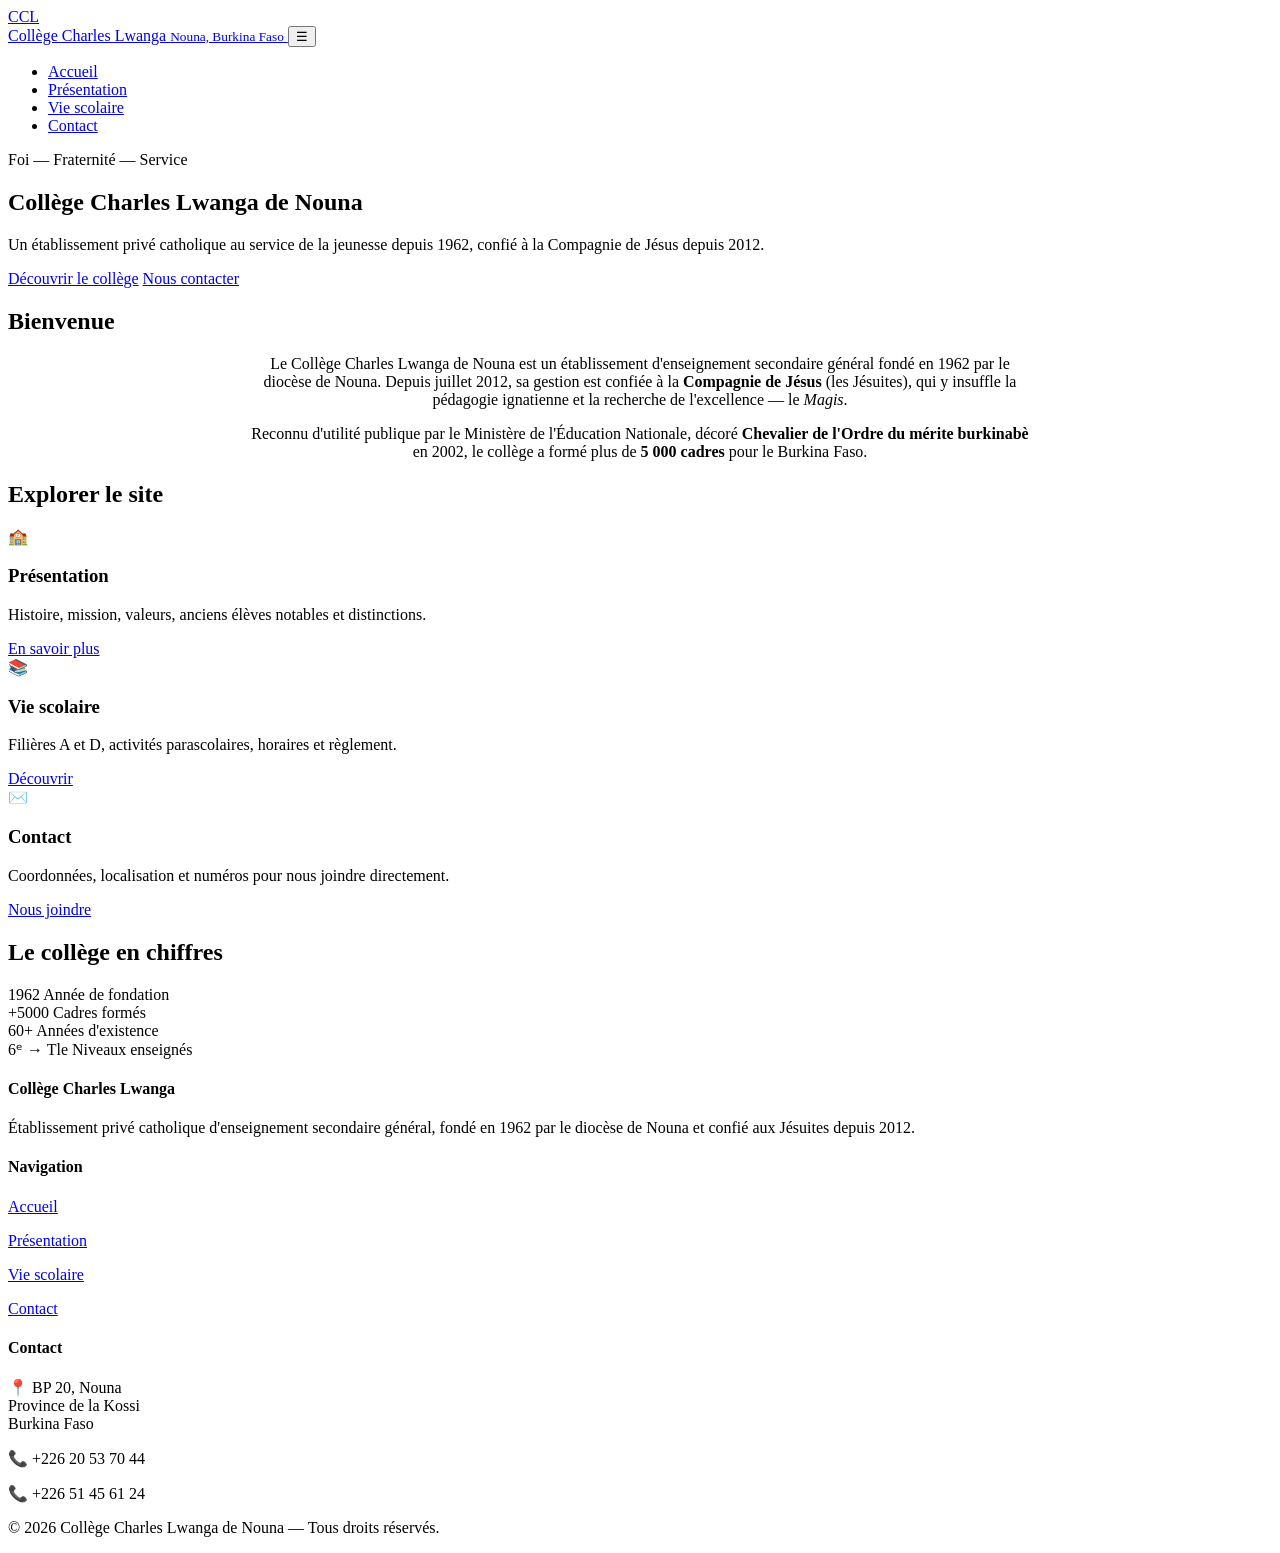
==== index.html @ beebb8eb "Add files via upload" ====
<!DOCTYPE html>
<html lang="fr">
<head>
    <meta charset="UTF-8">
    <meta name="viewport" content="width=device-width, initial-scale=1.0">
    <meta name="description" content="Site officiel du Collège Charles Lwanga de Nouna, Burkina Faso. Établissement privé catholique d'enseignement secondaire général fondé en 1962, géré par les Jésuites depuis 2012.">
    <title>Accueil - Collège Charles Lwanga de Nouna</title>

    <!-- Polices Google Fonts -->
    <link rel="preconnect" href="https://fonts.googleapis.com">
    <link rel="preconnect" href="https://fonts.gstatic.com" crossorigin>
    <link href="https://fonts.googleapis.com/css2?family=Inter:wght@400;500;600&family=Poppins:wght@600;700&display=swap" rel="stylesheet">

    <!-- Feuille de style -->
    <link rel="stylesheet" href="style.css">
</head>
<body>

    <!-- ============================================
         EN-TÊTE / NAVIGATION
         ============================================ -->
    <header>
        <nav class="navbar">
            <a href="index.html" class="logo">
                <div class="logo-badge">CCL</div>
                <span>
                    Collège Charles Lwanga
                    <small>Nouna, Burkina Faso</small>
                </span>
            </a>

            <button class="menu-toggle" aria-label="Ouvrir le menu">☰</button>

            <ul class="nav-menu">
                <li><a href="index.html">Accueil</a></li>
                <li><a href="presentation.html">Présentation</a></li>
                <li><a href="vie-scolaire.html">Vie scolaire</a></li>
                <li><a href="contact.html">Contact</a></li>
            </ul>
        </nav>
    </header>

    <!-- ============================================
         BANNIÈRE (HERO)
         ============================================ -->
    <section class="hero">
        <span class="devise">Foi — Fraternité — Service</span>
        <h1>Collège Charles Lwanga de Nouna</h1>
        <p>Un établissement privé catholique au service de la jeunesse depuis 1962, confié à la Compagnie de Jésus depuis 2012.</p>
        <div class="hero-buttons">
            <a href="presentation.html" class="btn btn-primary">Découvrir le collège</a>
            <a href="contact.html" class="btn btn-outline">Nous contacter</a>
        </div>
    </section>

    <!-- ============================================
         CONTENU PRINCIPAL
         ============================================ -->
    <main>

        <!-- Section Bienvenue -->
        <section id="bienvenue">
            <div class="section-title">
                <h2>Bienvenue</h2>
            </div>
            <p style="text-align: center; max-width: 780px; margin: 0 auto 1rem;">
                Le Collège Charles Lwanga de Nouna est un établissement
                d'enseignement secondaire général fondé en 1962 par le diocèse de Nouna.
                Depuis juillet 2012, sa gestion est confiée à la <strong>Compagnie de Jésus</strong>
                (les Jésuites), qui y insuffle la pédagogie ignatienne et la recherche de
                l'excellence — le <em>Magis</em>.
            </p>
            <p style="text-align: center; max-width: 780px; margin: 0 auto;">
                Reconnu d'utilité publique par le Ministère de l'Éducation Nationale,
                décoré <strong>Chevalier de l'Ordre du mérite burkinabè</strong> en 2002,
                le collège a formé plus de <strong>5 000 cadres</strong> pour le Burkina Faso.
            </p>
        </section>

        <!-- Section Cartes -->
        <section id="explorer">
            <div class="section-title">
                <h2>Explorer le site</h2>
            </div>
            <div class="cards">

                <div class="card">
                    <div class="card-icon">🏫</div>
                    <h3>Présentation</h3>
                    <p>Histoire, mission, valeurs, anciens élèves notables et distinctions.</p>
                    <a href="presentation.html" class="btn btn-primary" style="margin-top: 0.5rem;">En savoir plus</a>
                </div>

                <div class="card">
                    <div class="card-icon">📚</div>
                    <h3>Vie scolaire</h3>
                    <p>Filières A et D, activités parascolaires, horaires et règlement.</p>
                    <a href="vie-scolaire.html" class="btn btn-primary" style="margin-top: 0.5rem;">Découvrir</a>
                </div>

                <div class="card">
                    <div class="card-icon">✉️</div>
                    <h3>Contact</h3>
                    <p>Coordonnées, localisation et numéros pour nous joindre directement.</p>
                    <a href="contact.html" class="btn btn-primary" style="margin-top: 0.5rem;">Nous joindre</a>
                </div>

            </div>
        </section>

        <!-- Section Chiffres clés -->
        <section id="chiffres">
            <div class="section-title">
                <h2>Le collège en chiffres</h2>
            </div>
            <div class="stats">
                <div class="stat">
                    <span class="stat-number">1962</span>
                    <span class="stat-label">Année de fondation</span>
                </div>
                <div class="stat">
                    <span class="stat-number">+5000</span>
                    <span class="stat-label">Cadres formés</span>
                </div>
                <div class="stat">
                    <span class="stat-number">60+</span>
                    <span class="stat-label">Années d'existence</span>
                </div>
                <div class="stat">
                    <span class="stat-number">6ᵉ → Tle</span>
                    <span class="stat-label">Niveaux enseignés</span>
                </div>
            </div>
        </section>

    </main>

    <!-- ============================================
         PIED DE PAGE
         ============================================ -->
    <footer>
        <div class="footer-content">

            <div>
                <h4>Collège Charles Lwanga</h4>
                <p>Établissement privé catholique d'enseignement secondaire général, fondé en 1962 par le diocèse de Nouna et confié aux Jésuites depuis 2012.</p>
            </div>

            <div>
                <h4>Navigation</h4>
                <p><a href="index.html">Accueil</a></p>
                <p><a href="presentation.html">Présentation</a></p>
                <p><a href="vie-scolaire.html">Vie scolaire</a></p>
                <p><a href="contact.html">Contact</a></p>
            </div>

            <div>
                <h4>Contact</h4>
                <p>📍 BP 20, Nouna<br>Province de la Kossi<br>Burkina Faso</p>
                <p>📞 +226 20 53 70 44</p>
                <p>📞 +226 51 45 61 24</p>
            </div>

        </div>

        <div class="footer-bottom">
            <p>&copy; <span id="annee">2026</span> Collège Charles Lwanga de Nouna — Tous droits réservés.</p>
        </div>
    </footer>

    <!-- Script principal -->
    <script src="script.js"></script>

</body>
</html>
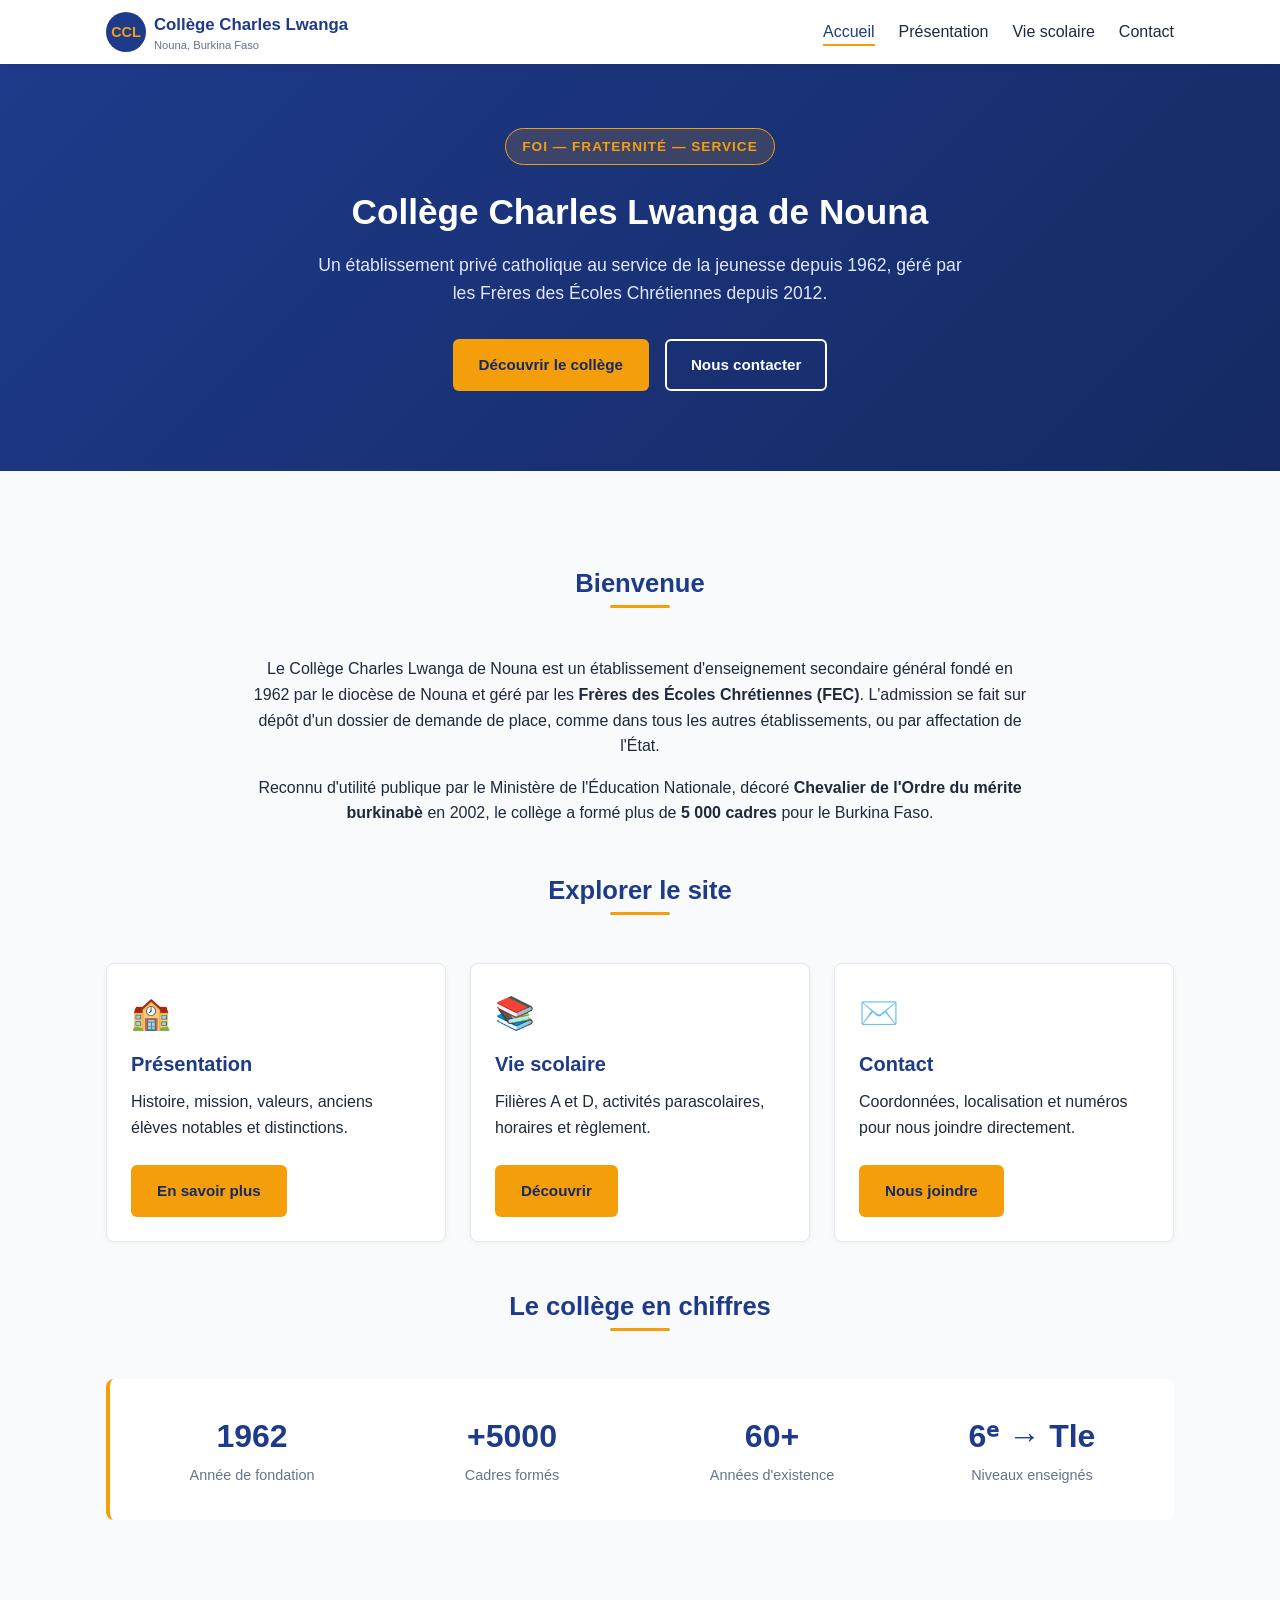
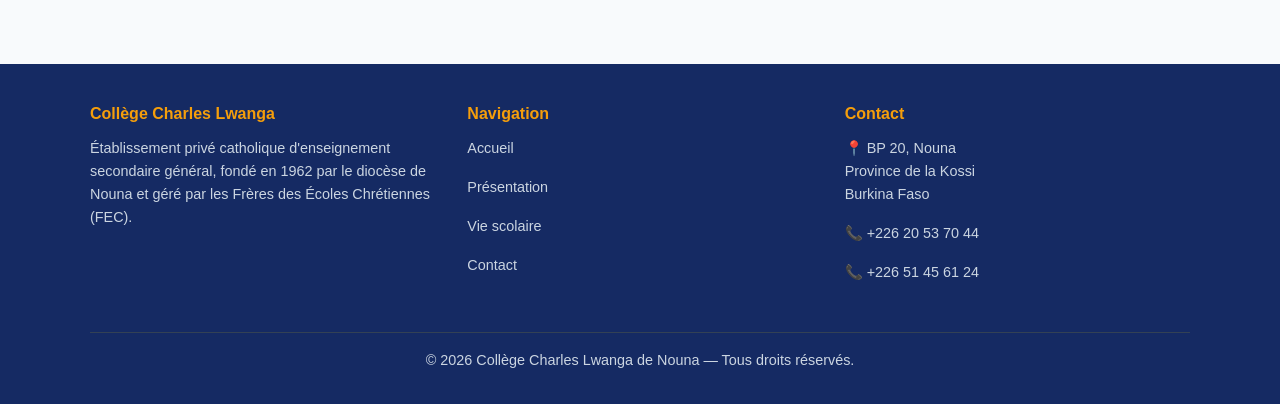
==== commit 788f270f: "Update management references in index.html" ====
--- a/index.html
+++ b/index.html
@@ -3,7 +3,7 @@
 <head>
     <meta charset="UTF-8">
     <meta name="viewport" content="width=device-width, initial-scale=1.0">
-    <meta name="description" content="Site officiel du Collège Charles Lwanga de Nouna, Burkina Faso. Établissement privé catholique d'enseignement secondaire général fondé en 1962, géré par les Jésuites depuis 2012.">
+    <meta name="description" content="Site officiel du Collège Charles Lwanga de Nouna, Burkina Faso. Établissement privé catholique d'enseignement secondaire général fondé en 1962, géré par les Frères des Écoles Chrétiennes (FEC) depuis 2012.">
     <title>Accueil - Collège Charles Lwanga de Nouna</title>
 
     <!-- Polices Google Fonts -->
@@ -46,7 +46,7 @@
     <section class="hero">
         <span class="devise">Foi — Fraternité — Service</span>
         <h1>Collège Charles Lwanga de Nouna</h1>
-        <p>Un établissement privé catholique au service de la jeunesse depuis 1962, confié à la Compagnie de Jésus depuis 2012.</p>
+        <p>Un établissement privé catholique au service de la jeunesse depuis 1962, géré par les Frères des Écoles Chrétiennes depuis 2012.</p>
         <div class="hero-buttons">
             <a href="presentation.html" class="btn btn-primary">Découvrir le collège</a>
             <a href="contact.html" class="btn btn-outline">Nous contacter</a>
@@ -65,10 +65,10 @@
             </div>
             <p style="text-align: center; max-width: 780px; margin: 0 auto 1rem;">
                 Le Collège Charles Lwanga de Nouna est un établissement
-                d'enseignement secondaire général fondé en 1962 par le diocèse de Nouna.
-                Depuis juillet 2012, sa gestion est confiée à la <strong>Compagnie de Jésus</strong>
-                (les Jésuites), qui y insuffle la pédagogie ignatienne et la recherche de
-                l'excellence — le <em>Magis</em>.
+                d'enseignement secondaire général fondé en 1962 par le diocèse de Nouna
+                et géré par les <strong>Frères des Écoles Chrétiennes (FEC)</strong>.
+                L'admission se fait sur dépôt d'un dossier de demande de place,
+                comme dans tous les autres établissements, ou par affectation de l'État.
             </p>
             <p style="text-align: center; max-width: 780px; margin: 0 auto;">
                 Reconnu d'utilité publique par le Ministère de l'Éducation Nationale,
@@ -143,7 +143,7 @@
 
             <div>
                 <h4>Collège Charles Lwanga</h4>
-                <p>Établissement privé catholique d'enseignement secondaire général, fondé en 1962 par le diocèse de Nouna et confié aux Jésuites depuis 2012.</p>
+                <p>Établissement privé catholique d'enseignement secondaire général, fondé en 1962 par le diocèse de Nouna et géré par les Frères des Écoles Chrétiennes (FEC).</p>
             </div>
 
             <div>
@@ -172,4 +172,4 @@
     <script src="script.js"></script>
 
 </body>
-</html>+</html>            
--- a/style.css
+++ b/style.css
@@ -0,0 +1,569 @@
+/* ============================================
+   COLLÈGE CHARLES LWANGA - NOUNA
+   Feuille de style principale
+   ============================================ */
+
+/* ---------- Variables ---------- */
+:root {
+    --bleu: #1e3a8a;
+    --bleu-fonce: #152a63;
+    --or: #f59e0b;
+    --or-fonce: #d97706;
+    --fond: #f8fafc;
+    --blanc: #ffffff;
+    --texte: #1e293b;
+    --gris: #64748b;
+    --bordure: #e2e8f0;
+}
+
+/* ---------- Reset ---------- */
+* {
+    margin: 0;
+    padding: 0;
+    box-sizing: border-box;
+}
+
+html {
+    scroll-behavior: smooth;
+}
+
+body {
+    font-family: 'Inter', Arial, sans-serif;
+    background-color: var(--fond);
+    color: var(--texte);
+    line-height: 1.6;
+    font-size: 16px;
+}
+
+img {
+    max-width: 100%;
+    display: block;
+}
+
+a {
+    color: var(--bleu);
+    text-decoration: none;
+}
+
+/* ---------- Typographie ---------- */
+h1, h2, h3, h4 {
+    font-family: 'Poppins', Arial, sans-serif;
+    color: var(--bleu);
+    line-height: 1.3;
+    margin-bottom: 1rem;
+}
+
+h1 { font-size: 2rem; }
+h2 { font-size: 1.6rem; }
+h3 { font-size: 1.25rem; }
+
+p {
+    margin-bottom: 1rem;
+}
+
+/* ---------- Header / Navigation ---------- */
+header {
+    background-color: var(--blanc);
+    box-shadow: 0 2px 8px rgba(0, 0, 0, 0.06);
+    position: sticky;
+    top: 0;
+    z-index: 100;
+}
+
+.navbar {
+    max-width: 1100px;
+    margin: 0 auto;
+    padding: 0.75rem 1rem;
+    display: flex;
+    justify-content: space-between;
+    align-items: center;
+}
+
+.logo {
+    display: flex;
+    align-items: center;
+    gap: 0.5rem;
+    font-family: 'Poppins', sans-serif;
+    font-weight: 700;
+    color: var(--bleu);
+    font-size: 1.05rem;
+}
+
+.logo-badge {
+    background-color: var(--bleu);
+    color: var(--or);
+    width: 40px;
+    height: 40px;
+    border-radius: 50%;
+    display: flex;
+    align-items: center;
+    justify-content: center;
+    font-weight: 700;
+    font-size: 0.9rem;
+    flex-shrink: 0;
+}
+
+.logo span small {
+    display: block;
+    font-size: 0.7rem;
+    font-weight: 400;
+    color: var(--gris);
+    line-height: 1.2;
+}
+
+/* Menu */
+.nav-menu {
+    list-style: none;
+    display: flex;
+    gap: 1.5rem;
+}
+
+.nav-menu a {
+    color: var(--texte);
+    font-weight: 500;
+    padding: 0.25rem 0;
+    border-bottom: 2px solid transparent;
+    transition: all 0.2s;
+}
+
+.nav-menu a:hover,
+.nav-menu a.active {
+    color: var(--bleu);
+    border-bottom-color: var(--or);
+}
+
+/* Bouton hamburger (mobile) */
+.menu-toggle {
+    display: none;
+    background: none;
+    border: none;
+    font-size: 1.6rem;
+    color: var(--bleu);
+    cursor: pointer;
+    padding: 0.25rem 0.5rem;
+}
+
+/* ---------- Hero (bannière) ---------- */
+.hero {
+    background: linear-gradient(135deg, var(--bleu) 0%, var(--bleu-fonce) 100%);
+    color: var(--blanc);
+    text-align: center;
+    padding: 4rem 1rem 5rem;
+}
+
+.hero h1 {
+    color: var(--blanc);
+    font-size: 2.2rem;
+    margin-bottom: 1rem;
+}
+
+.hero p {
+    font-size: 1.1rem;
+    max-width: 650px;
+    margin: 0 auto 2rem;
+    color: #e0e7ff;
+}
+
+.hero .devise {
+    display: inline-block;
+    margin-bottom: 1.5rem;
+    padding: 0.4rem 1rem;
+    background-color: rgba(245, 158, 11, 0.15);
+    border: 1px solid var(--or);
+    border-radius: 20px;
+    color: var(--or);
+    font-family: 'Poppins', sans-serif;
+    font-size: 0.85rem;
+    letter-spacing: 1px;
+    text-transform: uppercase;
+    font-weight: 600;
+}
+
+.hero-buttons {
+    display: flex;
+    gap: 1rem;
+    justify-content: center;
+    flex-wrap: wrap;
+}
+
+/* ---------- Boutons ---------- */
+.btn {
+    display: inline-block;
+    padding: 0.75rem 1.5rem;
+    border-radius: 6px;
+    font-weight: 600;
+    font-family: 'Poppins', sans-serif;
+    font-size: 0.95rem;
+    cursor: pointer;
+    transition: all 0.2s;
+    border: 2px solid transparent;
+    text-align: center;
+}
+
+.btn-primary {
+    background-color: var(--or);
+    color: var(--bleu-fonce);
+}
+
+.btn-primary:hover {
+    background-color: var(--or-fonce);
+    transform: translateY(-2px);
+}
+
+.btn-outline {
+    background-color: transparent;
+    color: var(--blanc);
+    border-color: var(--blanc);
+}
+
+.btn-outline:hover {
+    background-color: var(--blanc);
+    color: var(--bleu);
+}
+
+/* ---------- Mise en page générale ---------- */
+main {
+    max-width: 1100px;
+    margin: 0 auto;
+    padding: 3rem 1rem;
+}
+
+section {
+    margin-bottom: 3rem;
+}
+
+.section-title {
+    text-align: center;
+    margin-bottom: 2rem;
+}
+
+.section-title h2 {
+    display: inline-block;
+    position: relative;
+    padding-bottom: 0.5rem;
+}
+
+.section-title h2::after {
+    content: '';
+    position: absolute;
+    bottom: 0;
+    left: 50%;
+    transform: translateX(-50%);
+    width: 60px;
+    height: 3px;
+    background-color: var(--or);
+    border-radius: 2px;
+}
+
+/* ---------- Cartes ---------- */
+.cards {
+    display: grid;
+    grid-template-columns: repeat(auto-fit, minmax(260px, 1fr));
+    gap: 1.5rem;
+}
+
+.card {
+    background-color: var(--blanc);
+    padding: 1.5rem;
+    border-radius: 8px;
+    border: 1px solid var(--bordure);
+    box-shadow: 0 2px 6px rgba(0, 0, 0, 0.04);
+    transition: all 0.25s;
+}
+
+.card:hover {
+    transform: translateY(-4px);
+    box-shadow: 0 6px 20px rgba(30, 58, 138, 0.1);
+    border-color: var(--or);
+}
+
+.card h3 {
+    color: var(--bleu);
+    margin-bottom: 0.75rem;
+}
+
+.card-icon {
+    font-size: 2rem;
+    margin-bottom: 0.75rem;
+}
+
+/* ---------- Chiffres clés ---------- */
+.stats {
+    display: grid;
+    grid-template-columns: repeat(auto-fit, minmax(150px, 1fr));
+    gap: 1.5rem;
+    background-color: var(--blanc);
+    padding: 2rem 1.5rem;
+    border-radius: 8px;
+    border-left: 4px solid var(--or);
+}
+
+.stat {
+    text-align: center;
+}
+
+.stat-number {
+    font-family: 'Poppins', sans-serif;
+    font-size: 2rem;
+    font-weight: 700;
+    color: var(--bleu);
+    display: block;
+}
+
+.stat-label {
+    font-size: 0.9rem;
+    color: var(--gris);
+}
+
+/* ---------- Citation ---------- */
+.quote {
+    background-color: var(--blanc);
+    padding: 2rem;
+    border-left: 4px solid var(--or);
+    border-radius: 6px;
+    font-style: italic;
+    color: var(--texte);
+}
+
+.quote-author {
+    display: block;
+    margin-top: 1rem;
+    font-style: normal;
+    font-weight: 600;
+    color: var(--bleu);
+    font-size: 0.95rem;
+}
+
+/* ---------- Listes ---------- */
+ul.liste {
+    list-style: none;
+    padding-left: 0;
+}
+
+ul.liste li {
+    padding: 0.5rem 0 0.5rem 1.75rem;
+    position: relative;
+}
+
+ul.liste li::before {
+    content: '✓';
+    position: absolute;
+    left: 0;
+    color: var(--or);
+    font-weight: 700;
+}
+
+/* ---------- Tableau (horaires) ---------- */
+table {
+    width: 100%;
+    border-collapse: collapse;
+    background-color: var(--blanc);
+    border-radius: 8px;
+    overflow: hidden;
+    box-shadow: 0 2px 6px rgba(0, 0, 0, 0.04);
+}
+
+th, td {
+    padding: 0.75rem 1rem;
+    text-align: left;
+    border-bottom: 1px solid var(--bordure);
+}
+
+th {
+    background-color: var(--bleu);
+    color: var(--blanc);
+    font-family: 'Poppins', sans-serif;
+    font-weight: 600;
+}
+
+tr:last-child td {
+    border-bottom: none;
+}
+
+/* ---------- Contact ---------- */
+.contact-grid {
+    display: grid;
+    grid-template-columns: 1fr 1fr;
+    gap: 2rem;
+    align-items: start;
+}
+
+.contact-info p {
+    margin-bottom: 0.75rem;
+}
+
+.contact-info strong {
+    color: var(--bleu);
+    display: inline-block;
+    min-width: 100px;
+}
+
+/* Encadré "Appelez-nous" */
+.call-box {
+    background-color: var(--blanc);
+    border-left: 5px solid var(--or);
+    border-radius: 8px;
+    padding: 1.75rem 1.5rem;
+    box-shadow: 0 4px 14px rgba(30, 58, 138, 0.08);
+}
+
+.call-box h3 {
+    margin-bottom: 1rem;
+    display: flex;
+    align-items: center;
+    gap: 0.5rem;
+}
+
+.call-number {
+    display: flex;
+    align-items: center;
+    gap: 0.75rem;
+    padding: 1rem;
+    background-color: var(--fond);
+    border-radius: 6px;
+    margin-bottom: 0.75rem;
+    font-family: 'Poppins', sans-serif;
+    font-size: 1.15rem;
+    font-weight: 600;
+    color: var(--bleu);
+    transition: all 0.2s;
+}
+
+.call-number:hover {
+    background-color: var(--bleu);
+    color: var(--blanc);
+}
+
+.call-number .icon {
+    font-size: 1.4rem;
+}
+
+.call-box .note {
+    margin-top: 1rem;
+    font-size: 0.9rem;
+    color: var(--gris);
+    font-style: italic;
+}
+
+/* ---------- Carte Google Maps ---------- */
+.map-container {
+    margin-top: 2rem;
+    border-radius: 8px;
+    overflow: hidden;
+    box-shadow: 0 2px 6px rgba(0, 0, 0, 0.08);
+}
+
+.map-container iframe {
+    width: 100%;
+    height: 350px;
+    border: 0;
+    display: block;
+}
+
+/* ---------- Footer ---------- */
+footer {
+    background-color: var(--bleu-fonce);
+    color: #cbd5e1;
+    padding: 2.5rem 1rem 1rem;
+    margin-top: 3rem;
+}
+
+.footer-content {
+    max-width: 1100px;
+    margin: 0 auto;
+    display: grid;
+    grid-template-columns: repeat(auto-fit, minmax(220px, 1fr));
+    gap: 2rem;
+}
+
+footer h4 {
+    color: var(--or);
+    margin-bottom: 0.75rem;
+    font-size: 1rem;
+}
+
+footer p, footer a {
+    color: #cbd5e1;
+    font-size: 0.9rem;
+}
+
+footer a:hover {
+    color: var(--or);
+}
+
+.footer-bottom {
+    max-width: 1100px;
+    margin: 2rem auto 0;
+    padding-top: 1rem;
+    border-top: 1px solid #334155;
+    text-align: center;
+    font-size: 0.85rem;
+    color: #94a3b8;
+}
+
+/* ---------- Responsive (mobile) ---------- */
+@media (max-width: 768px) {
+
+    h1 { font-size: 1.6rem; }
+    h2 { font-size: 1.35rem; }
+
+    .hero {
+        padding: 3rem 1rem 4rem;
+    }
+
+    .hero h1 { font-size: 1.7rem; }
+    .hero p { font-size: 1rem; }
+
+    .menu-toggle {
+        display: block;
+    }
+
+    .nav-menu {
+        position: absolute;
+        top: 100%;
+        left: 0;
+        right: 0;
+        background-color: var(--blanc);
+        flex-direction: column;
+        gap: 0;
+        padding: 0;
+        max-height: 0;
+        overflow: hidden;
+        transition: max-height 0.3s ease;
+        box-shadow: 0 4px 12px rgba(0, 0, 0, 0.08);
+    }
+
+    .nav-menu.open {
+        max-height: 400px;
+    }
+
+    .nav-menu li {
+        border-top: 1px solid var(--bordure);
+    }
+
+    .nav-menu a {
+        display: block;
+        padding: 0.9rem 1.5rem;
+        border-bottom: none;
+    }
+
+    .nav-menu a:hover,
+    .nav-menu a.active {
+        background-color: var(--fond);
+        border-bottom: none;
+    }
+
+    .contact-grid {
+        grid-template-columns: 1fr;
+    }
+
+    main {
+        padding: 2rem 1rem;
+    }
+
+    .stats {
+        padding: 1.5rem 1rem;
+    }
+
+    .stat-number { font-size: 1.6rem; }
+}
